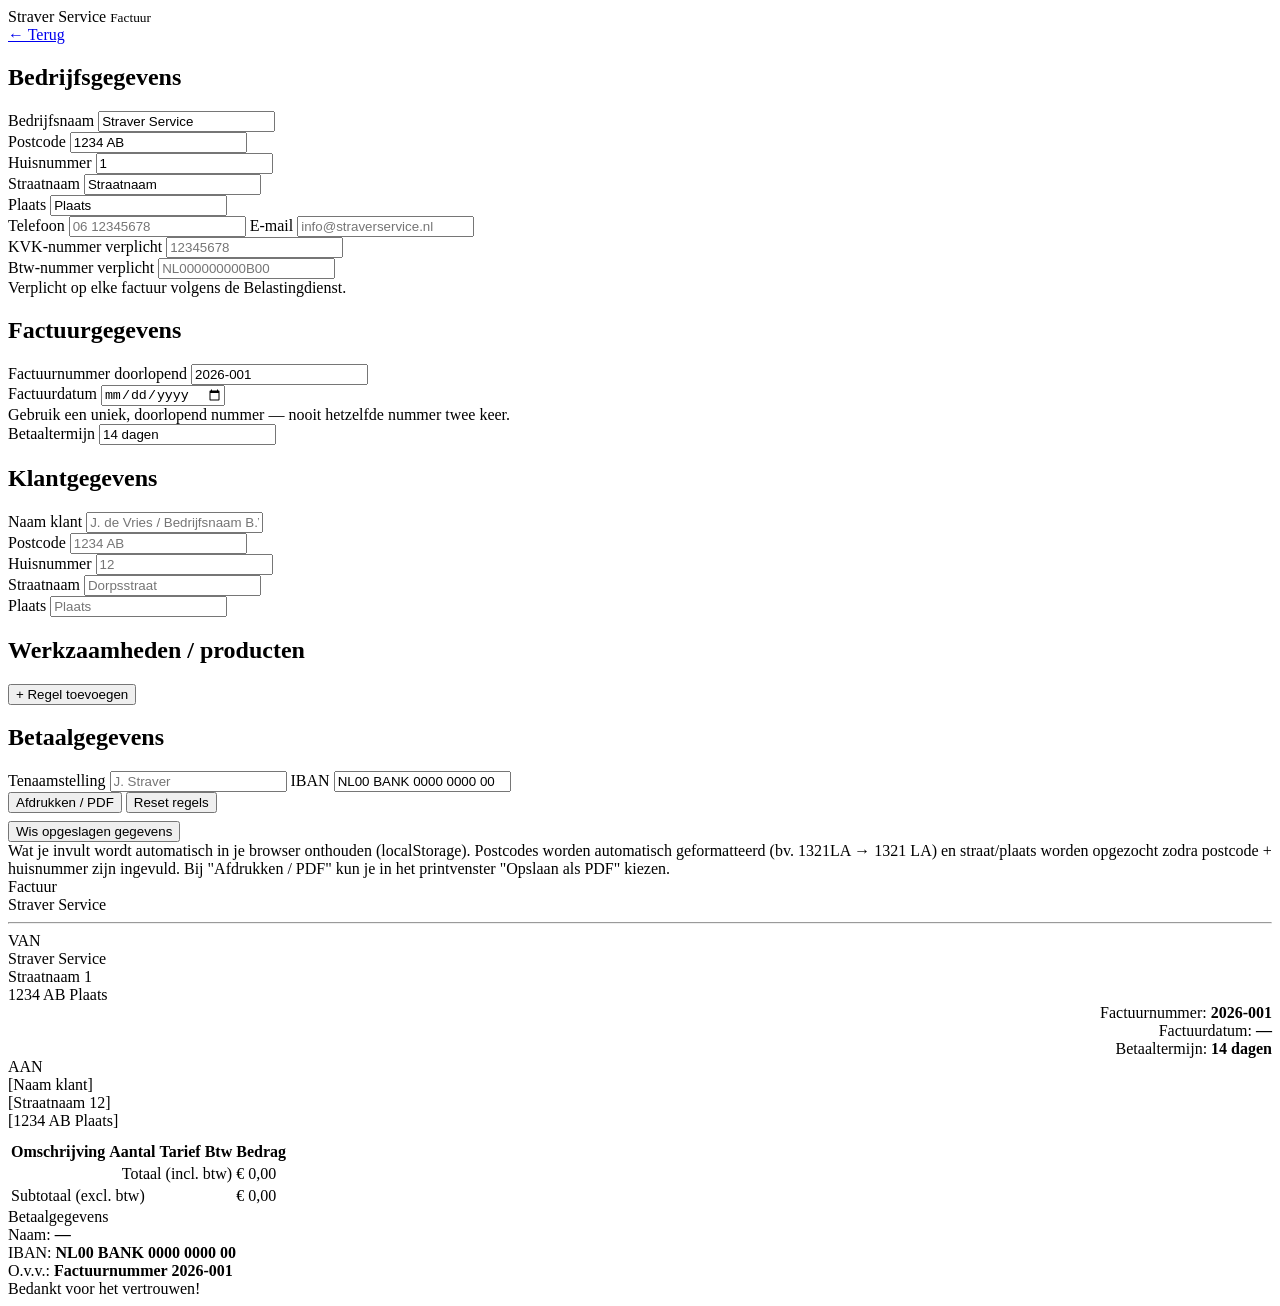
==== factuur.html @ 741c82e7 "Create factuur.html" ====
<!DOCTYPE html>
<html lang="nl">
<head>
<meta charset="UTF-8">
<meta name="viewport" content="width=device-width, initial-scale=1.0">
<title>Factuur generator — Straver Service</title>
<link rel="stylesheet" href="css/style.css">
</head>
<body>

<div class="topbar">
  <div class="brand">Straver Service <small>Factuur</small></div>
  <a class="back-link" href="index.html">← Terug</a>
</div>

<div class="app">

  <!-- ============ CONTROLS ============ -->
  <div class="panel">
    <h2>Bedrijfsgegevens</h2>
    <label>Bedrijfsnaam</label>
    <input type="text" id="bizName" value="Straver Service" placeholder="Straver Service">
    <div class="row2">
      <div>
        <label>Postcode</label>
        <input type="text" id="bizPostcode" value="1234 AB" placeholder="1234 AB">
      </div>
      <div>
        <label>Huisnummer</label>
        <input type="text" id="bizHuisnr" value="1" placeholder="1">
      </div>
    </div>
    <div class="row2">
      <div>
        <label>Straatnaam</label>
        <input type="text" id="bizStreet" value="Straatnaam" placeholder="Straatnaam">
      </div>
      <div>
        <label>Plaats</label>
        <input type="text" id="bizCity" value="Plaats" placeholder="Plaats">
      </div>
    </div>
    <div class="autofill-hint" id="bizAutofillHint"></div>
    <label>Telefoon</label>
    <input type="text" id="bizPhone" placeholder="06 12345678">
    <label>E-mail</label>
    <input type="text" id="bizEmail" placeholder="info@straverservice.nl">
    <div class="row2">
      <div>
        <label>KVK-nummer <span class="mandatory-badge">verplicht</span></label>
        <input type="text" id="bizKvk" placeholder="12345678">
      </div>
      <div>
        <label>Btw-nummer <span class="mandatory-badge">verplicht</span></label>
        <input type="text" id="bizBtw" placeholder="NL000000000B00">
      </div>
    </div>
    <div class="field-note">Verplicht op elke factuur volgens de Belastingdienst.</div>

    <h2 class="second">Factuurgegevens</h2>
    <div class="row2">
      <div>
        <label>Factuurnummer <span class="mandatory-badge">doorlopend</span></label>
        <input type="text" id="notaNr" value="2026-001" placeholder="2026-001">
      </div>
      <div>
        <label>Factuurdatum</label>
        <input type="date" id="notaDate">
      </div>
    </div>
    <div class="field-note">Gebruik een uniek, doorlopend nummer — nooit hetzelfde nummer twee keer.</div>
    <label>Betaaltermijn</label>
    <input type="text" id="payTerm" value="14 dagen" placeholder="14 dagen">

    <h2 class="second">Klantgegevens</h2>
    <label>Naam klant</label>
    <input type="text" id="clientName" placeholder="J. de Vries / Bedrijfsnaam B.V.">
    <div class="row2">
      <div>
        <label>Postcode</label>
        <input type="text" id="clientPostcode" placeholder="1234 AB">
      </div>
      <div>
        <label>Huisnummer</label>
        <input type="text" id="clientHuisnr" placeholder="12">
      </div>
    </div>
    <div class="row2">
      <div>
        <label>Straatnaam</label>
        <input type="text" id="clientStreet" placeholder="Dorpsstraat">
      </div>
      <div>
        <label>Plaats</label>
        <input type="text" id="clientCity" placeholder="Plaats">
      </div>
    </div>
    <div class="autofill-hint" id="clientAutofillHint"></div>

    <h2 class="second">Werkzaamheden / producten</h2>
    <div class="lines" id="lines"></div>
    <button class="add-btn" id="addLine" type="button">+ Regel toevoegen</button>

    <h2 class="second">Betaalgegevens</h2>
    <label>Tenaamstelling</label>
    <input type="text" id="payName" placeholder="J. Straver">
    <label>IBAN</label>
    <input type="text" id="iban" value="NL00 BANK 0000 0000 00" placeholder="NL00 BANK 0000 0000 00">

    <div class="actions">
      <button class="btn btn-primary" id="printBtn" type="button">Afdrukken / PDF</button>
      <button class="btn btn-ghost" id="resetBtn" type="button">Reset regels</button>
    </div>
    <div class="actions" style="margin-top:8px;">
      <button class="btn btn-ghost" id="clearSavedBtn" type="button" style="flex:1;">Wis opgeslagen gegevens</button>
    </div>
    <div class="hint">
      <span id="saveStatus" style="color:var(--gold); font-weight:600;"></span>
      Wat je invult wordt automatisch in je browser onthouden (localStorage). Postcodes worden automatisch geformatteerd (bv. 1321LA → 1321 LA) en straat/plaats worden opgezocht zodra postcode + huisnummer zijn ingevuld.
      Bij "Afdrukken / PDF" kun je in het printvenster "Opslaan als PDF" kiezen.
    </div>
  </div>

  <!-- ============ PREVIEW ============ -->
  <div class="preview-wrap">
    <div id="nota">
      <div class="nota-header">
        <div>
          <div class="nota-title">Factuur</div>
          <div class="nota-subtitle">Straver Service</div>
        </div>
      </div>
      <hr class="nota-divider">

      <div class="grid-2">
        <div>
          <div class="block-label">VAN</div>
          <div class="biz-name" id="pvBizName">Straver Service</div>
          <div class="muted-line" id="pvBizStreet">Straatnaam 1</div>
          <div class="muted-line" id="pvBizPostcodeCity">1234 AB Plaats</div>
          <div class="muted-line" id="pvBizContact"></div>
          <div class="muted-line" id="pvBizKvkBtw"></div>
        </div>
        <div style="text-align:right;">
          <div class="kv"><span>Factuurnummer:</span> <b id="pvNotaNr">2026-001</b></div>
          <div class="kv"><span>Factuurdatum:</span> <b id="pvDate">—</b></div>
          <div class="kv"><span>Betaaltermijn:</span> <b id="pvTerm">14 dagen</b></div>
        </div>
      </div>

      <div class="grid-2" style="margin-bottom:10px;">
        <div>
          <div class="block-label">AAN</div>
          <div class="biz-name" id="pvClientName">[Naam klant]</div>
          <div class="muted-line" id="pvClientStreet">[Straatnaam 12]</div>
          <div class="muted-line" id="pvClientCity">[1234 AB Plaats]</div>
        </div>
        <div></div>
      </div>

      <table class="items">
        <thead>
          <tr>
            <th>Omschrijving</th>
            <th class="num">Aantal</th>
            <th class="num">Tarief</th>
            <th class="num">Btw</th>
            <th class="num">Bedrag</th>
          </tr>
        </thead>
        <tbody id="itemsBody"></tbody>
        <tfoot>
          <tr>
            <td colspan="4" class="sub-label">Subtotaal (excl. btw)</td>
            <td class="num" id="pvSubtotal">€ 0,00</td>
          </tr>
          <tbody id="pvBtwBreakdown"></tbody>
          <tr class="total-row">
            <td colspan="4" style="text-align:right;">Totaal (incl. btw)</td>
            <td class="num" id="pvTotal">€ 0,00</td>
          </tr>
        </tfoot>
      </table>
      <div class="pay-block">
        <div class="pay-title">Betaalgegevens</div>
        <div class="kv"><span>Naam:</span> <b id="pvPayName">—</b></div>
        <div class="kv"><span>IBAN:</span> <b id="pvIban">NL00 BANK 0000 0000 00</b></div>
        <div class="kv"><span>O.v.v.:</span> <b>Factuurnummer <span id="pvNotaNr2">2026-001</span></b></div>
      </div>

      <div class="thanks">Bedankt voor het vertrouwen!</div>
    </div>
  </div>

</div>

<script>
  window.DOC_CONFIG = { mode: "factuur", storageKey: "straver-service-factuur" };
</script>
<script src="js/script.js"></script>
</body>
</html>
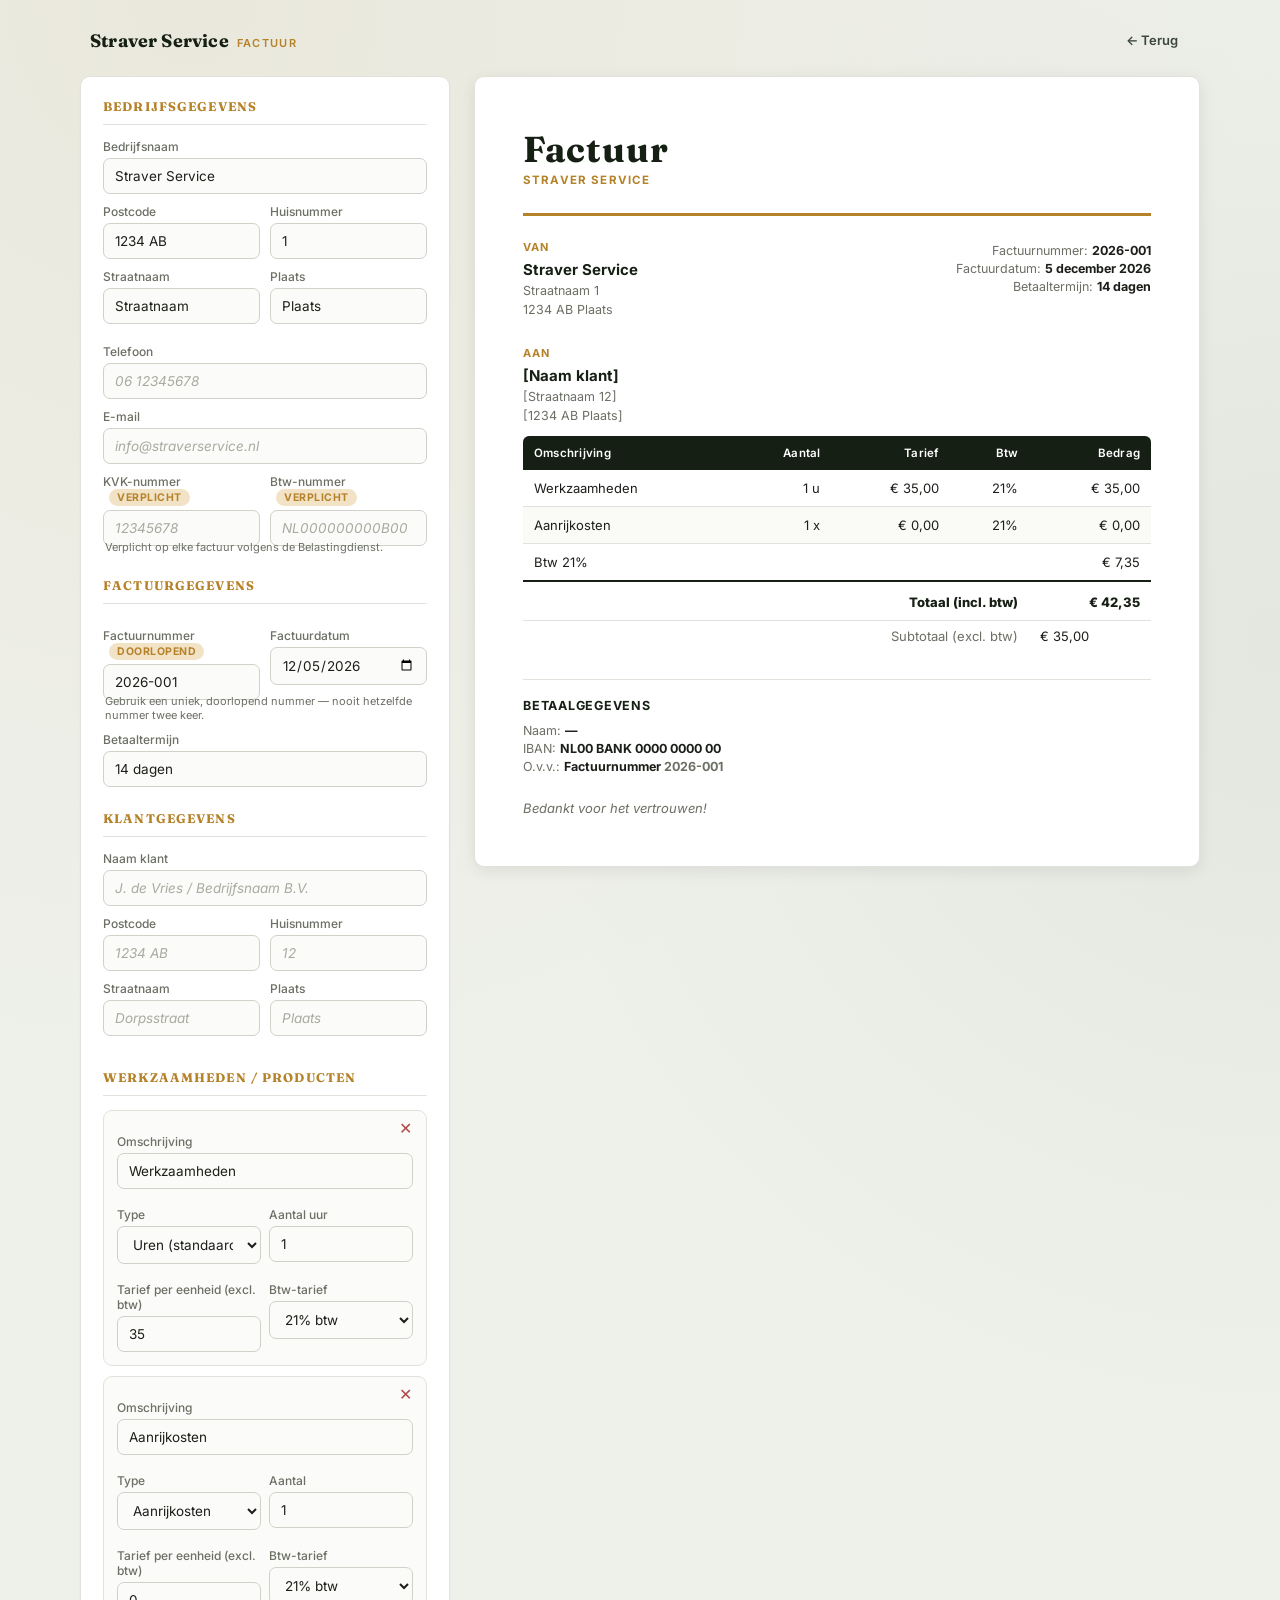
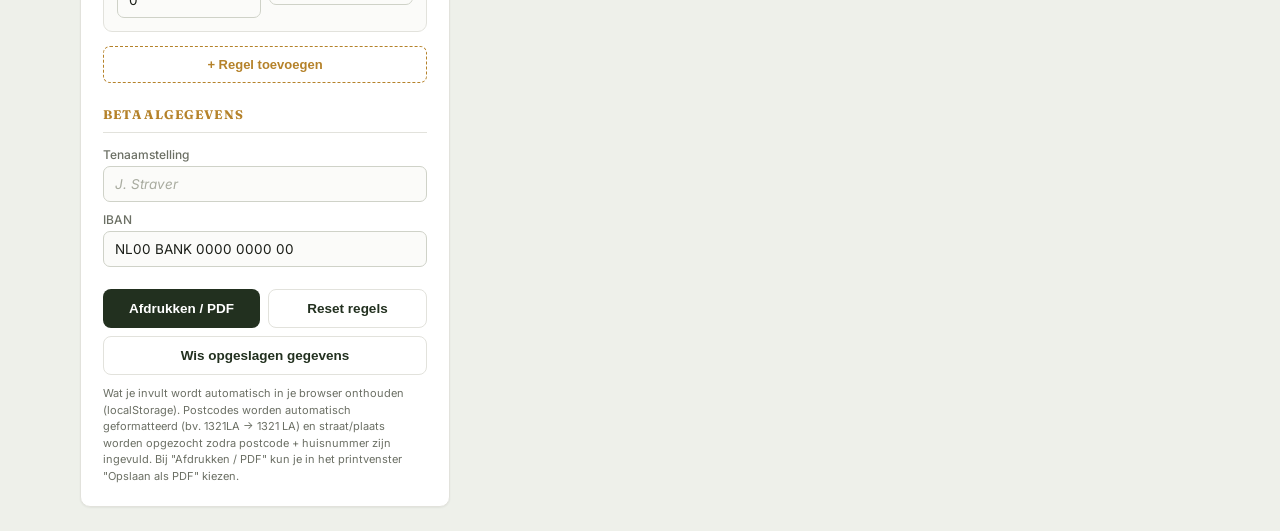
==== commit 8900ebb0: "Update factuur.html" ====
--- a/factuur.html
+++ b/factuur.html
@@ -4,7 +4,7 @@
 <meta charset="UTF-8">
 <meta name="viewport" content="width=device-width, initial-scale=1.0">
 <title>Factuur generator — Straver Service</title>
-<link rel="stylesheet" href="css/style.css">
+<link rel="stylesheet" href="style.css">
 </head>
 <body>
 
@@ -197,6 +197,6 @@
 <script>
   window.DOC_CONFIG = { mode: "factuur", storageKey: "straver-service-factuur" };
 </script>
-<script src="js/script.js"></script>
+<script src="script.js"></script>
 </body>
 </html>
--- a/style.css
+++ b/style.css
@@ -0,0 +1,498 @@
+@import url('https://fonts.googleapis.com/css2?family=Fraunces:opsz,wght@9..144,400;9..144,600;9..144,700&family=Inter:wght@400;500;600;700&display=swap');
+
+:root{
+  --dark:#22301f;
+  --dark-soft:#3a4636;
+  --dark-deep:#161f14;
+  --gold:#B5822A;
+  --gold-soft:#d9ac5c;
+  --gold-pale:#f3e3c6;
+  --paper:#ffffff;
+  --bg:#eef0ea;
+  --line:#e2e2dc;
+  --text:#1c1f19;
+  --muted:#6b6f64;
+  --danger:#b04a4a;
+  --shadow-sm: 0 1px 2px rgba(22,31,20,.06);
+  --shadow-md: 0 4px 16px rgba(22,31,20,.08);
+  --shadow-lg: 0 12px 32px rgba(22,31,20,.14);
+  --radius: 10px;
+}
+*{box-sizing:border-box;}
+html{scroll-behavior:smooth;}
+body{
+  margin:0;
+  font-family:"Inter", "Segoe UI", Arial, sans-serif;
+  background:var(--bg);
+  background-image:
+    radial-gradient(circle at 15% 0%, rgba(181,130,42,.07), transparent 45%),
+    radial-gradient(circle at 100% 30%, rgba(34,48,31,.05), transparent 40%);
+  color:var(--text);
+  padding:24px;
+  -webkit-font-smoothing:antialiased;
+}
+h1,h2,h3, .display{
+  font-family:"Fraunces", Georgia, serif;
+}
+a{ color:inherit; }
+:focus-visible{
+  outline:2px solid var(--gold);
+  outline-offset:2px;
+}
+
+/* ============ Top nav / brand ============ */
+.topbar{
+  max-width:1100px;
+  margin:0 auto 20px;
+  display:flex;
+  align-items:center;
+  justify-content:space-between;
+}
+.brand{
+  display:flex;
+  align-items:baseline;
+  gap:8px;
+  font-family:"Fraunces", serif;
+  font-weight:700;
+  font-size:18px;
+  color:var(--dark-deep);
+  letter-spacing:.01em;
+}
+.brand small{
+  font-family:"Inter", sans-serif;
+  font-weight:600;
+  font-size:11px;
+  letter-spacing:.12em;
+  text-transform:uppercase;
+  color:var(--gold);
+}
+.back-link{
+  font-size:13px;
+  font-weight:600;
+  color:var(--dark-soft);
+  text-decoration:none;
+  display:inline-flex;
+  align-items:center;
+  gap:6px;
+  padding:8px 12px;
+  border-radius:8px;
+  transition:background .15s ease;
+}
+.back-link:hover{ background:rgba(34,48,31,.06); }
+
+/* ============ Homepage ============ */
+.hero{
+  max-width:820px;
+  margin:6vh auto 8vh;
+  text-align:center;
+}
+.hero .eyebrow{
+  display:inline-block;
+  font-size:11.5px;
+  font-weight:700;
+  letter-spacing:.16em;
+  text-transform:uppercase;
+  color:var(--gold);
+  margin-bottom:14px;
+}
+.hero h1{
+  font-size:clamp(32px, 5vw, 48px);
+  font-weight:600;
+  color:var(--dark-deep);
+  line-height:1.1;
+  margin:0 0 14px;
+}
+.hero p{
+  font-size:16px;
+  color:var(--muted);
+  line-height:1.6;
+  max-width:520px;
+  margin:0 auto;
+}
+.choice-grid{
+  max-width:920px;
+  margin:0 auto;
+  display:grid;
+  grid-template-columns:1fr 1fr;
+  gap:22px;
+}
+@media (max-width:760px){
+  .choice-grid{ grid-template-columns:1fr; }
+}
+.choice-card{
+  position:relative;
+  background:var(--paper);
+  border:1px solid var(--line);
+  border-radius:16px;
+  padding:32px 28px 28px;
+  text-align:left;
+  text-decoration:none;
+  color:var(--text);
+  box-shadow:var(--shadow-sm);
+  transition:transform .18s ease, box-shadow .18s ease, border-color .18s ease;
+  overflow:hidden;
+}
+.choice-card::before{
+  content:"";
+  position:absolute;
+  inset:0 0 auto 0;
+  height:4px;
+  background:linear-gradient(90deg, var(--gold), var(--gold-soft));
+  opacity:0;
+  transition:opacity .18s ease;
+}
+.choice-card:hover{
+  transform:translateY(-4px);
+  box-shadow:var(--shadow-lg);
+  border-color:var(--gold-soft);
+}
+.choice-card:hover::before{ opacity:1; }
+.choice-kicker{
+  font-size:11px;
+  font-weight:700;
+  letter-spacing:.1em;
+  text-transform:uppercase;
+  color:var(--gold);
+  margin-bottom:10px;
+}
+.choice-card h2{
+  font-size:26px;
+  font-weight:600;
+  color:var(--dark-deep);
+  margin:0 0 10px;
+}
+.choice-card p{
+  font-size:13.5px;
+  color:var(--muted);
+  line-height:1.6;
+  margin:0 0 18px;
+}
+.choice-card ul{
+  margin:0 0 20px;
+  padding:0;
+  list-style:none;
+  font-size:12.5px;
+  color:var(--dark-soft);
+}
+.choice-card ul li{
+  padding-left:18px;
+  position:relative;
+  margin-bottom:6px;
+}
+.choice-card ul li::before{
+  content:"—";
+  position:absolute;
+  left:0;
+  color:var(--gold);
+}
+.choice-cta{
+  display:inline-flex;
+  align-items:center;
+  gap:6px;
+  font-weight:600;
+  font-size:13.5px;
+  color:var(--dark-deep);
+}
+.choice-card:hover .choice-cta{ color:var(--gold); }
+.choice-cta .arrow{ transition:transform .18s ease; }
+.choice-card:hover .choice-cta .arrow{ transform:translateX(3px); }
+
+.hint-banner{
+  max-width:920px;
+  margin:26px auto 0;
+  font-size:12.5px;
+  color:var(--muted);
+  text-align:center;
+  line-height:1.6;
+}
+
+/* ============ App layout (nota/factuur pages) ============ */
+.app{
+  max-width:1120px;
+  margin:0 auto;
+  display:grid;
+  grid-template-columns:370px 1fr;
+  gap:24px;
+}
+@media (max-width:900px){
+  .app{grid-template-columns:1fr;}
+}
+
+/* ---- Controls panel ---- */
+.panel{
+  background:var(--paper);
+  border:1px solid var(--line);
+  border-radius:var(--radius);
+  padding:22px;
+  align-self:start;
+  position:sticky;
+  top:24px;
+  box-shadow:var(--shadow-sm);
+}
+.panel h2{
+  font-size:12.5px;
+  letter-spacing:.09em;
+  text-transform:uppercase;
+  color:var(--gold);
+  font-weight:700;
+  margin:0 0 14px 0;
+  border-bottom:1px solid var(--line);
+  padding-bottom:10px;
+}
+.panel h2.second{ margin-top:24px; }
+label{
+  display:block;
+  font-size:12px;
+  color:var(--muted);
+  margin:10px 0 4px;
+  font-weight:500;
+}
+input[type=text], input[type=number], input[type=date], select, textarea{
+  width:100%;
+  padding:9px 11px;
+  border:1px solid #cfd2c8;
+  border-radius:7px;
+  font-size:13.5px;
+  font-family:inherit;
+  background:#fbfbf9;
+  color:var(--text);
+  transition:border-color .15s ease, box-shadow .15s ease;
+}
+input:focus, select:focus, textarea:focus{
+  outline:none;
+  border-color:var(--gold);
+  box-shadow:0 0 0 3px rgba(181,130,42,.15);
+}
+::placeholder{
+  color:#a8ab9f;
+  opacity:1;
+  font-style:italic;
+}
+.row2{ display:grid; grid-template-columns:1fr 1fr; gap:10px; }
+.row3{ display:grid; grid-template-columns:1fr 1fr 1fr; gap:10px; }
+.autofill-hint{
+  font-size:11px;
+  color:var(--gold);
+  margin:-4px 0 10px 2px;
+  min-height:14px;
+}
+.field-note{
+  font-size:11px;
+  color:var(--muted);
+  margin:-6px 0 8px 2px;
+}
+
+.lines{ margin-top:8px; }
+.line-card{
+  border:1px solid var(--line);
+  border-radius:9px;
+  padding:13px;
+  margin-bottom:10px;
+  background:#fbfbf9;
+  position:relative;
+}
+.line-card .remove{
+  position:absolute;
+  top:8px; right:8px;
+  border:none;
+  background:none;
+  color:var(--danger);
+  font-size:16px;
+  cursor:pointer;
+  line-height:1;
+  padding:2px 6px;
+  border-radius:4px;
+}
+.line-card .remove:hover{ background:#f4dede; }
+.line-grid{
+  display:grid;
+  grid-template-columns: 1fr 1fr;
+  gap:8px;
+}
+.line-grid .full{ grid-column:1 / -1; }
+
+.add-btn{
+  width:100%;
+  padding:10px;
+  border:1px dashed var(--gold);
+  background:transparent;
+  color:var(--gold);
+  border-radius:7px;
+  cursor:pointer;
+  font-size:13px;
+  font-weight:600;
+  margin-top:4px;
+  transition:background .15s ease;
+}
+.add-btn:hover{ background:#fbf3e6; }
+
+.actions{
+  margin-top:22px;
+  display:flex;
+  gap:8px;
+}
+.btn{
+  flex:1;
+  padding:11px;
+  border-radius:8px;
+  border:none;
+  font-size:13.5px;
+  font-weight:600;
+  cursor:pointer;
+  transition:background .15s ease, transform .1s ease;
+}
+.btn:active{ transform:translateY(1px); }
+.btn-primary{ background:var(--dark); color:#fff; }
+.btn-primary:hover{ background:var(--dark-soft); }
+.btn-ghost{ background:#fff; color:var(--dark); border:1px solid var(--line); }
+.btn-ghost:hover{ background:#f4f4f0; }
+.hint{ font-size:11px; color:var(--muted); margin-top:10px; line-height:1.5; }
+
+/* ---- Preview / printable document ---- */
+.preview-wrap{ min-width:0; }
+#nota{
+  background:var(--paper);
+  border:1px solid var(--line);
+  border-radius:var(--radius);
+  padding:50px 48px;
+  min-height:600px;
+  box-shadow:var(--shadow-md);
+}
+.nota-header{
+  display:flex;
+  justify-content:space-between;
+  align-items:flex-start;
+  margin-bottom:26px;
+}
+.nota-title{
+  font-family:"Fraunces", serif;
+  font-size:36px;
+  font-weight:700;
+  letter-spacing:.03em;
+  color:var(--dark-deep);
+}
+.nota-subtitle{
+  font-size:11.5px;
+  letter-spacing:.1em;
+  text-transform:uppercase;
+  color:var(--gold);
+  font-weight:700;
+  margin-top:2px;
+}
+.nota-header img{
+  height:70px;
+  width:70px;
+  object-fit:contain;
+}
+.nota-divider{
+  border:none;
+  border-top:3px solid var(--gold);
+  margin:0 0 24px 0;
+}
+.grid-2{
+  display:grid;
+  grid-template-columns:1fr 1fr;
+  gap:20px;
+  margin-bottom:26px;
+}
+.block-label{
+  font-size:11px;
+  letter-spacing:.08em;
+  color:var(--gold);
+  font-weight:700;
+  margin-bottom:6px;
+}
+.biz-name{ font-weight:700; font-size:15px; color:var(--dark-deep); margin-bottom:2px;}
+.muted-line{ font-size:12.5px; color:var(--muted); line-height:1.55; }
+.kv{ font-size:12.5px; margin:3px 0; }
+.kv b{ color:var(--text); }
+.kv span{ color:var(--muted); }
+
+table.items{
+  width:100%;
+  border-collapse:collapse;
+  margin-top:6px;
+}
+table.items thead th{
+  background:var(--dark-deep);
+  color:#fff;
+  font-size:11.5px;
+  text-align:left;
+  padding:10px 11px;
+  font-weight:600;
+  letter-spacing:.02em;
+}
+table.items thead th:first-child{ border-radius:6px 0 0 0; }
+table.items thead th:last-child{ border-radius:0 6px 0 0; }
+table.items thead th.num{ text-align:right; }
+table.items tbody td{
+  padding:10px 11px;
+  border-bottom:1px solid var(--line);
+  font-size:13px;
+  vertical-align:top;
+}
+table.items tbody tr:nth-child(even) td{ background:#fafaf7; }
+table.items tbody td.num{ text-align:right; white-space:nowrap; }
+table.items tfoot td{
+  padding:7px 11px;
+  font-size:13px;
+}
+table.items tfoot td.sub-label{ text-align:right; color:var(--muted); }
+.total-row td{
+  font-weight:800;
+  font-size:16px;
+  color:var(--dark-deep);
+  border-top:2px solid var(--dark-deep);
+  padding-top:12px !important;
+}
+.btw-note{
+  font-size:11.5px;
+  color:var(--muted);
+  font-style:italic;
+  margin-top:12px;
+}
+.legal-line{
+  font-size:11px;
+  color:var(--muted);
+  margin-top:4px;
+}
+.pay-block{
+  margin-top:28px;
+  padding-top:18px;
+  border-top:1px solid var(--line);
+}
+.pay-title{
+  font-weight:700;
+  color:var(--dark-deep);
+  font-size:12.5px;
+  text-transform:uppercase;
+  letter-spacing:.06em;
+  margin-bottom:10px;
+}
+.thanks{
+  margin-top:26px;
+  font-size:13px;
+  color:var(--muted);
+  font-style:italic;
+}
+.mandatory-badge{
+  display:inline-block;
+  font-size:10.5px;
+  font-weight:700;
+  letter-spacing:.05em;
+  text-transform:uppercase;
+  color:var(--gold);
+  background:var(--gold-pale);
+  padding:2px 8px;
+  border-radius:999px;
+  margin-left:6px;
+  vertical-align:middle;
+}
+
+@media print{
+  body{ background:#fff; padding:0; }
+  .panel, .topbar, .hint-banner{ display:none; }
+  .app{ display:block; }
+  #nota{ border:none; border-radius:0; padding:0; box-shadow:none; }
+  .preview-wrap{ margin:0; }
+}
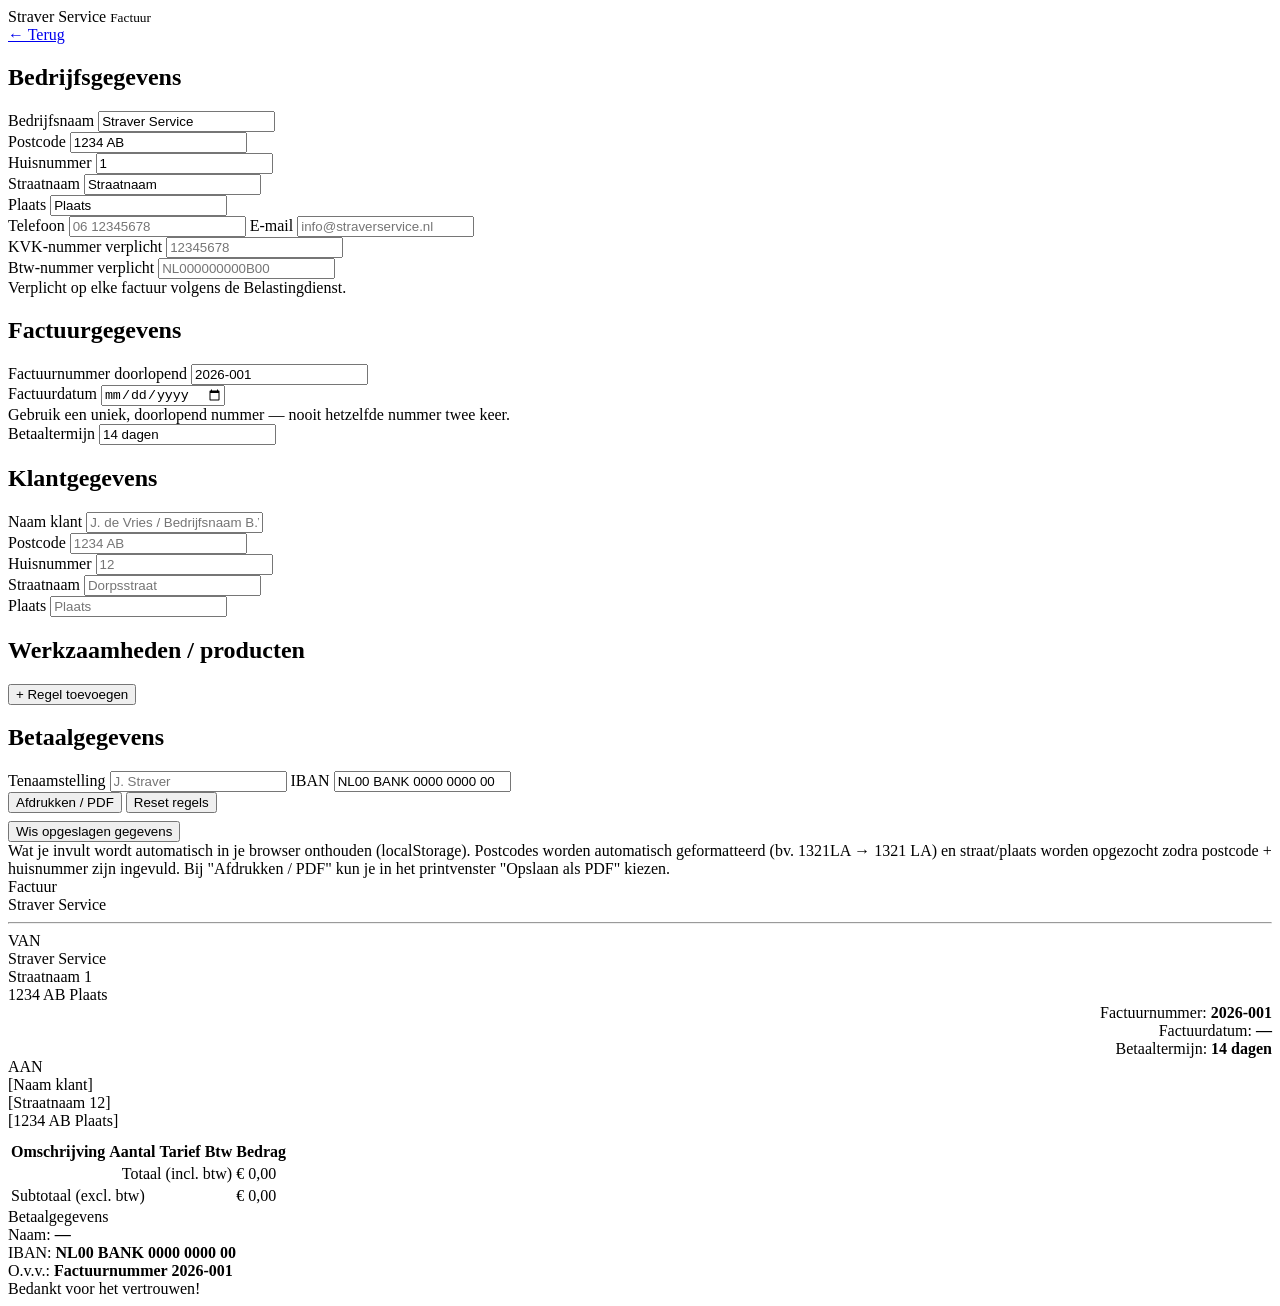
==== commit 9b5f43ab: "Newest version" ====
--- a/factuur.html
+++ b/factuur.html
@@ -4,7 +4,7 @@
 <meta charset="UTF-8">
 <meta name="viewport" content="width=device-width, initial-scale=1.0">
 <title>Factuur generator — Straver Service</title>
-<link rel="stylesheet" href="style.css">
+<link rel="stylesheet" href="css/style.css">
 </head>
 <body>
 
@@ -197,6 +197,6 @@
 <script>
   window.DOC_CONFIG = { mode: "factuur", storageKey: "straver-service-factuur" };
 </script>
-<script src="script.js"></script>
+<script src="js/script.js"></script>
 </body>
-</html>+</html>
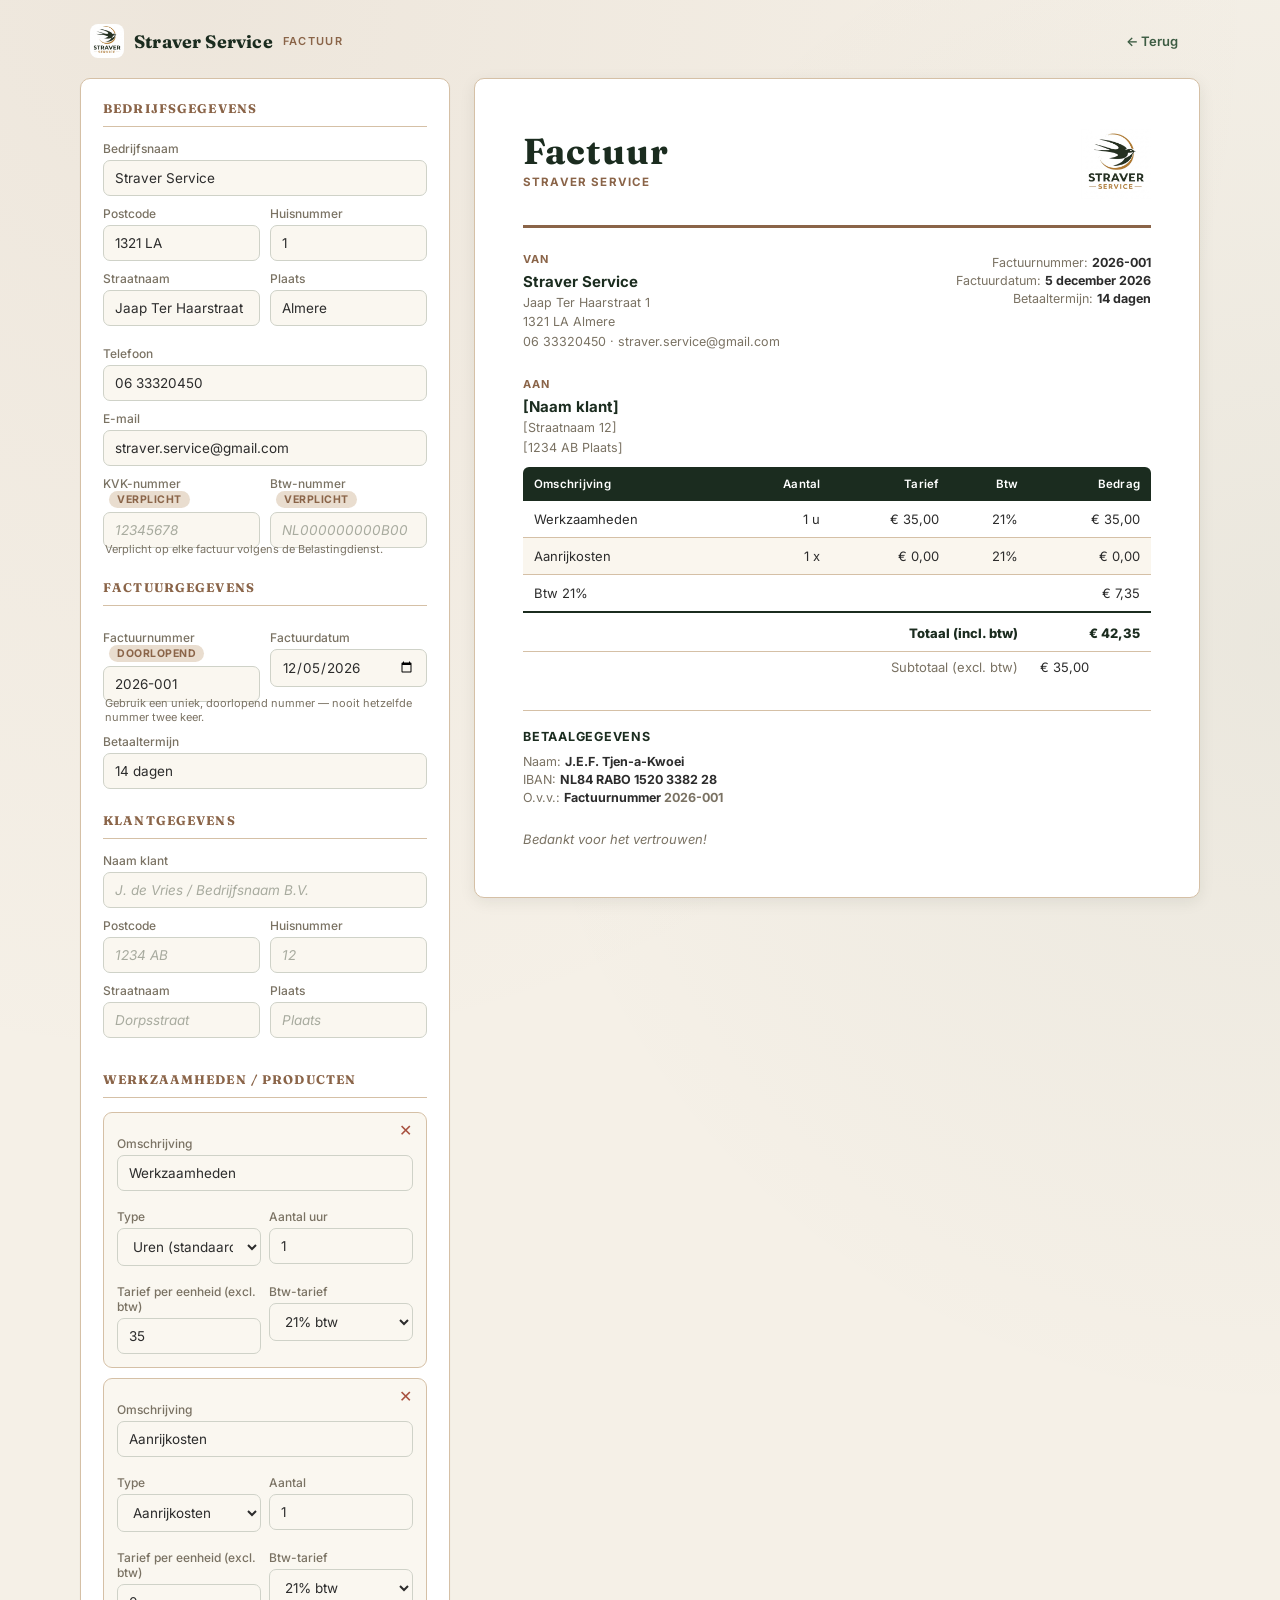
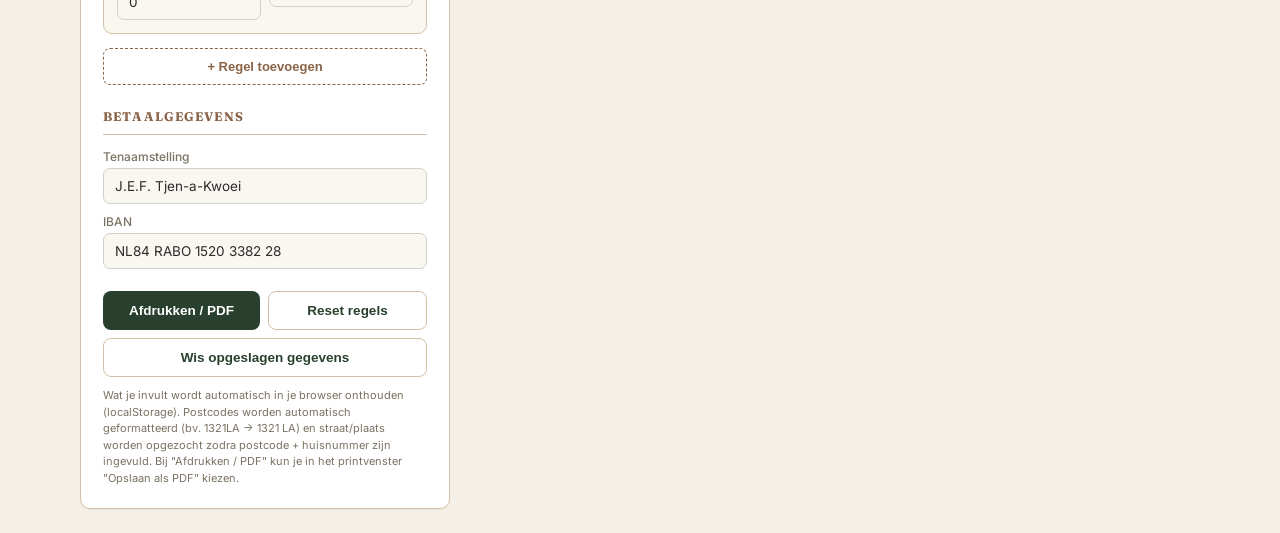
==== commit e5e517ff: "Compleet" ====
--- a/factuur.html
+++ b/factuur.html
@@ -9,7 +9,7 @@
 <body>
 
 <div class="topbar">
-  <div class="brand">Straver Service <small>Factuur</small></div>
+  <div class="brand"><img src="images/logo.png" alt="Straver Service logo" class="brand-logo">Straver Service <small>Factuur</small></div>
   <a class="back-link" href="index.html">← Terug</a>
 </div>
 
@@ -23,7 +23,7 @@
     <div class="row2">
       <div>
         <label>Postcode</label>
-        <input type="text" id="bizPostcode" value="1234 AB" placeholder="1234 AB">
+        <input type="text" id="bizPostcode" value="1321 LA" placeholder="1234 AB">
       </div>
       <div>
         <label>Huisnummer</label>
@@ -33,18 +33,18 @@
     <div class="row2">
       <div>
         <label>Straatnaam</label>
-        <input type="text" id="bizStreet" value="Straatnaam" placeholder="Straatnaam">
+        <input type="text" id="bizStreet" value="Jaap Ter Haarstraat" placeholder="Straatnaam">
       </div>
       <div>
         <label>Plaats</label>
-        <input type="text" id="bizCity" value="Plaats" placeholder="Plaats">
+        <input type="text" id="bizCity" value="Almere" placeholder="Plaats">
       </div>
     </div>
     <div class="autofill-hint" id="bizAutofillHint"></div>
     <label>Telefoon</label>
-    <input type="text" id="bizPhone" placeholder="06 12345678">
+    <input type="text" id="bizPhone" value="06 33320450" placeholder="06 12345678">
     <label>E-mail</label>
-    <input type="text" id="bizEmail" placeholder="info@straverservice.nl">
+    <input type="text" id="bizEmail" value="straver.service@gmail.com" placeholder="info@straverservice.nl">
     <div class="row2">
       <div>
         <label>KVK-nummer <span class="mandatory-badge">verplicht</span></label>
@@ -103,9 +103,9 @@
 
     <h2 class="second">Betaalgegevens</h2>
     <label>Tenaamstelling</label>
-    <input type="text" id="payName" placeholder="J. Straver">
+    <input type="text" id="payName" value="J.E.F. Tjen-a-Kwoei" placeholder="J. Straver">
     <label>IBAN</label>
-    <input type="text" id="iban" value="NL00 BANK 0000 0000 00" placeholder="NL00 BANK 0000 0000 00">
+    <input type="text" id="iban" value="NL84 RABO 1520 3382 28" placeholder="NL00 BANK 0000 0000 00">
 
     <div class="actions">
       <button class="btn btn-primary" id="printBtn" type="button">Afdrukken / PDF</button>
@@ -129,6 +129,7 @@
           <div class="nota-title">Factuur</div>
           <div class="nota-subtitle">Straver Service</div>
         </div>
+        <img src="images/logo.png" alt="Straver Service logo">
       </div>
       <hr class="nota-divider">
 
@@ -136,8 +137,8 @@
         <div>
           <div class="block-label">VAN</div>
           <div class="biz-name" id="pvBizName">Straver Service</div>
-          <div class="muted-line" id="pvBizStreet">Straatnaam 1</div>
-          <div class="muted-line" id="pvBizPostcodeCity">1234 AB Plaats</div>
+          <div class="muted-line" id="pvBizStreet">Jaap Ter Haarstraat 1</div>
+          <div class="muted-line" id="pvBizPostcodeCity">1321 LA Almere</div>
           <div class="muted-line" id="pvBizContact"></div>
           <div class="muted-line" id="pvBizKvkBtw"></div>
         </div>
@@ -184,7 +185,7 @@
       <div class="pay-block">
         <div class="pay-title">Betaalgegevens</div>
         <div class="kv"><span>Naam:</span> <b id="pvPayName">—</b></div>
-        <div class="kv"><span>IBAN:</span> <b id="pvIban">NL00 BANK 0000 0000 00</b></div>
+        <div class="kv"><span>IBAN:</span> <b id="pvIban">NL84 RABO 1520 3382 28</b></div>
         <div class="kv"><span>O.v.v.:</span> <b>Factuurnummer <span id="pvNotaNr2">2026-001</span></b></div>
       </div>
 
--- a/css/style.css
+++ b/css/style.css
@@ -0,0 +1,529 @@
+@import url('https://fonts.googleapis.com/css2?family=Fraunces:opsz,wght@9..144,400;9..144,600;9..144,700&family=Inter:wght@400;500;600;700&display=swap');
+
+:root{
+  --dark:#28402D;
+  --dark-soft:#3d5c43;
+  --dark-deep:#1b2c1f;
+  --gold:#8A6448;
+  --gold-soft:#a9825f;
+  --gold-pale:#E9DDCF;
+  --paper:#ffffff;
+  --bg:#F5F0E7;
+  --line:#D5C0A6;
+  --surface:#E9DDCF;
+  --text:#2C2C2C;
+  --muted:#7a7263;
+  --danger:#a8503f;
+  --shadow-sm: 0 1px 2px rgba(27,44,31,.06);
+  --shadow-md: 0 4px 16px rgba(27,44,31,.08);
+  --shadow-lg: 0 12px 32px rgba(27,44,31,.14);
+  --radius: 10px;
+}
+*{box-sizing:border-box;}
+html{scroll-behavior:smooth;}
+body{
+  margin:0;
+  font-family:"Inter", "Segoe UI", Arial, sans-serif;
+  background:var(--bg);
+  background-image:
+    radial-gradient(circle at 15% 0%, rgba(138,100,72,.07), transparent 45%),
+    radial-gradient(circle at 100% 30%, rgba(40,64,45,.05), transparent 40%);
+  color:var(--text);
+  padding:24px;
+  -webkit-font-smoothing:antialiased;
+}
+h1,h2,h3, .display{
+  font-family:"Fraunces", Georgia, serif;
+}
+a{ color:inherit; }
+:focus-visible{
+  outline:2px solid var(--gold);
+  outline-offset:2px;
+}
+
+/* ============ Top nav / brand ============ */
+.topbar{
+  max-width:1100px;
+  margin:0 auto 20px;
+  display:flex;
+  align-items:center;
+  justify-content:space-between;
+}
+.brand{
+  display:flex;
+  align-items:center;
+  gap:10px;
+  font-family:"Fraunces", serif;
+  font-weight:700;
+  font-size:18px;
+  color:var(--dark-deep);
+  letter-spacing:.01em;
+}
+.brand img.brand-logo{
+  height:34px;
+  width:34px;
+  object-fit:contain;
+  border-radius:8px;
+}
+.brand small{
+  font-family:"Inter", sans-serif;
+  font-weight:600;
+  font-size:11px;
+  letter-spacing:.12em;
+  text-transform:uppercase;
+  color:var(--gold);
+}
+.back-link{
+  font-size:13px;
+  font-weight:600;
+  color:var(--dark-soft);
+  text-decoration:none;
+  display:inline-flex;
+  align-items:center;
+  gap:6px;
+  padding:8px 12px;
+  border-radius:8px;
+  transition:background .15s ease;
+}
+.back-link:hover{ background:rgba(34,48,31,.06); }
+
+/* ============ Homepage ============ */
+.hero{
+  max-width:820px;
+  margin:6vh auto 8vh;
+  text-align:center;
+}
+.hero .eyebrow{
+  display:inline-block;
+  font-size:11.5px;
+  font-weight:700;
+  letter-spacing:.16em;
+  text-transform:uppercase;
+  color:var(--gold);
+  margin-bottom:14px;
+}
+.hero h1{
+  font-size:clamp(32px, 5vw, 48px);
+  font-weight:600;
+  color:var(--dark-deep);
+  line-height:1.1;
+  margin:0 0 14px;
+}
+.hero p{
+  font-size:16px;
+  color:var(--muted);
+  line-height:1.6;
+  max-width:520px;
+  margin:0 auto;
+}
+.choice-grid{
+  max-width:1080px;
+  margin:0 auto;
+  display:grid;
+  grid-template-columns:repeat(3, 1fr);
+  gap:20px;
+}
+@media (max-width:920px){
+  .choice-grid{ grid-template-columns:1fr 1fr; }
+}
+@media (max-width:620px){
+  .choice-grid{ grid-template-columns:1fr; }
+}
+.choice-card{
+  position:relative;
+  background:var(--paper);
+  border:1px solid var(--line);
+  border-radius:16px;
+  padding:32px 28px 28px;
+  text-align:left;
+  text-decoration:none;
+  color:var(--text);
+  box-shadow:var(--shadow-sm);
+  transition:transform .18s ease, box-shadow .18s ease, border-color .18s ease;
+  overflow:hidden;
+}
+.choice-card::before{
+  content:"";
+  position:absolute;
+  inset:0 0 auto 0;
+  height:4px;
+  background:linear-gradient(90deg, var(--gold), var(--gold-soft));
+  opacity:0;
+  transition:opacity .18s ease;
+}
+.choice-card:hover{
+  transform:translateY(-4px);
+  box-shadow:var(--shadow-lg);
+  border-color:var(--gold-soft);
+}
+.choice-card:hover::before{ opacity:1; }
+.choice-kicker{
+  font-size:11px;
+  font-weight:700;
+  letter-spacing:.1em;
+  text-transform:uppercase;
+  color:var(--gold);
+  margin-bottom:10px;
+}
+.choice-card h2{
+  font-size:26px;
+  font-weight:600;
+  color:var(--dark-deep);
+  margin:0 0 10px;
+}
+.choice-card p{
+  font-size:13.5px;
+  color:var(--muted);
+  line-height:1.6;
+  margin:0 0 18px;
+}
+.choice-card ul{
+  margin:0 0 20px;
+  padding:0;
+  list-style:none;
+  font-size:12.5px;
+  color:var(--dark-soft);
+}
+.choice-card ul li{
+  padding-left:18px;
+  position:relative;
+  margin-bottom:6px;
+}
+.choice-card ul li::before{
+  content:"—";
+  position:absolute;
+  left:0;
+  color:var(--gold);
+}
+.choice-cta{
+  display:inline-flex;
+  align-items:center;
+  gap:6px;
+  font-weight:600;
+  font-size:13.5px;
+  color:var(--dark-deep);
+}
+.choice-card:hover .choice-cta{ color:var(--gold); }
+.choice-cta .arrow{ transition:transform .18s ease; }
+.choice-card:hover .choice-cta .arrow{ transform:translateX(3px); }
+
+.hint-banner{
+  max-width:920px;
+  margin:26px auto 0;
+  font-size:12.5px;
+  color:var(--muted);
+  text-align:center;
+  line-height:1.6;
+}
+
+/* ============ App layout (nota/factuur pages) ============ */
+.app{
+  max-width:1120px;
+  margin:0 auto;
+  display:grid;
+  grid-template-columns:370px 1fr;
+  gap:24px;
+}
+@media (max-width:900px){
+  .app{grid-template-columns:1fr;}
+}
+
+/* ---- Controls panel ---- */
+.panel{
+  background:var(--paper);
+  border:1px solid var(--line);
+  border-radius:var(--radius);
+  padding:22px;
+  align-self:start;
+  position:sticky;
+  top:24px;
+  box-shadow:var(--shadow-sm);
+}
+.panel h2{
+  font-size:12.5px;
+  letter-spacing:.09em;
+  text-transform:uppercase;
+  color:var(--gold);
+  font-weight:700;
+  margin:0 0 14px 0;
+  border-bottom:1px solid var(--line);
+  padding-bottom:10px;
+}
+.panel h2.second{ margin-top:24px; }
+label{
+  display:block;
+  font-size:12px;
+  color:var(--muted);
+  margin:10px 0 4px;
+  font-weight:500;
+}
+input[type=text], input[type=number], input[type=date], select, textarea{
+  width:100%;
+  padding:9px 11px;
+  border:1px solid #cfd2c8;
+  border-radius:7px;
+  font-size:13.5px;
+  font-family:inherit;
+  background:#faf7f0;
+  color:var(--text);
+  transition:border-color .15s ease, box-shadow .15s ease;
+}
+input:focus, select:focus, textarea:focus{
+  outline:none;
+  border-color:var(--gold);
+  box-shadow:0 0 0 3px rgba(138,100,72,.15);
+}
+::placeholder{
+  color:#a8ab9f;
+  opacity:1;
+  font-style:italic;
+}
+.row2{ display:grid; grid-template-columns:1fr 1fr; gap:10px; }
+.row3{ display:grid; grid-template-columns:1fr 1fr 1fr; gap:10px; }
+.autofill-hint{
+  font-size:11px;
+  color:var(--gold);
+  margin:-4px 0 10px 2px;
+  min-height:14px;
+}
+.field-note{
+  font-size:11px;
+  color:var(--muted);
+  margin:-6px 0 8px 2px;
+}
+
+.lines{ margin-top:8px; }
+.line-card{
+  border:1px solid var(--line);
+  border-radius:9px;
+  padding:13px;
+  margin-bottom:10px;
+  background:#faf7f0;
+  position:relative;
+}
+.line-card .remove{
+  position:absolute;
+  top:8px; right:8px;
+  border:none;
+  background:none;
+  color:var(--danger);
+  font-size:16px;
+  cursor:pointer;
+  line-height:1;
+  padding:2px 6px;
+  border-radius:4px;
+}
+.line-card .remove:hover{ background:#f4dede; }
+.line-grid{
+  display:grid;
+  grid-template-columns: 1fr 1fr;
+  gap:8px;
+}
+.line-grid .full{ grid-column:1 / -1; }
+
+.add-btn{
+  width:100%;
+  padding:10px;
+  border:1px dashed var(--gold);
+  background:transparent;
+  color:var(--gold);
+  border-radius:7px;
+  cursor:pointer;
+  font-size:13px;
+  font-weight:600;
+  margin-top:4px;
+  transition:background .15s ease;
+}
+.add-btn:hover{ background:#fbf3e6; }
+
+.actions{
+  margin-top:22px;
+  display:flex;
+  gap:8px;
+}
+.btn{
+  flex:1;
+  padding:11px;
+  border-radius:8px;
+  border:none;
+  font-size:13.5px;
+  font-weight:600;
+  cursor:pointer;
+  transition:background .15s ease, transform .1s ease;
+}
+.btn:active{ transform:translateY(1px); }
+.btn-primary{ background:var(--dark); color:#fff; }
+.btn-primary:hover{ background:var(--dark-soft); }
+.btn-ghost{ background:#fff; color:var(--dark); border:1px solid var(--line); }
+.btn-ghost:hover{ background:#f0ebe0; }
+.hint{ font-size:11px; color:var(--muted); margin-top:10px; line-height:1.5; }
+
+/* ---- Preview / printable document ---- */
+.preview-wrap{ min-width:0; }
+#nota{
+  background:var(--paper);
+  border:1px solid var(--line);
+  border-radius:var(--radius);
+  padding:50px 48px;
+  min-height:600px;
+  box-shadow:var(--shadow-md);
+}
+.nota-header{
+  display:flex;
+  justify-content:space-between;
+  align-items:flex-start;
+  margin-bottom:26px;
+}
+.nota-title{
+  font-family:"Fraunces", serif;
+  font-size:36px;
+  font-weight:700;
+  letter-spacing:.03em;
+  color:var(--dark-deep);
+}
+.nota-subtitle{
+  font-size:11.5px;
+  letter-spacing:.1em;
+  text-transform:uppercase;
+  color:var(--gold);
+  font-weight:700;
+  margin-top:2px;
+}
+.nota-header img{
+  height:70px;
+  width:70px;
+  object-fit:contain;
+}
+.nota-divider{
+  border:none;
+  border-top:3px solid var(--gold);
+  margin:0 0 24px 0;
+}
+.grid-2{
+  display:grid;
+  grid-template-columns:1fr 1fr;
+  gap:20px;
+  margin-bottom:26px;
+}
+.block-label{
+  font-size:11px;
+  letter-spacing:.08em;
+  color:var(--gold);
+  font-weight:700;
+  margin-bottom:6px;
+}
+.biz-name{ font-weight:700; font-size:15px; color:var(--dark-deep); margin-bottom:2px;}
+.muted-line{ font-size:12.5px; color:var(--muted); line-height:1.55; }
+.kv{ font-size:12.5px; margin:3px 0; }
+.kv b{ color:var(--text); }
+.kv span{ color:var(--muted); }
+
+table.items{
+  width:100%;
+  border-collapse:collapse;
+  margin-top:6px;
+}
+table.items thead th{
+  background:var(--dark-deep);
+  color:#fff;
+  font-size:11.5px;
+  text-align:left;
+  padding:10px 11px;
+  font-weight:600;
+  letter-spacing:.02em;
+}
+table.items thead th:first-child{ border-radius:6px 0 0 0; }
+table.items thead th:last-child{ border-radius:0 6px 0 0; }
+table.items thead th.num{ text-align:right; }
+table.items tbody td{
+  padding:10px 11px;
+  border-bottom:1px solid var(--line);
+  font-size:13px;
+  vertical-align:top;
+}
+table.items tbody tr:nth-child(even) td{ background:#faf6ee; }
+table.items tbody td.num{ text-align:right; white-space:nowrap; }
+table.items tfoot td{
+  padding:7px 11px;
+  font-size:13px;
+}
+table.items tfoot td.sub-label{ text-align:right; color:var(--muted); }
+.total-row td{
+  font-weight:800;
+  font-size:16px;
+  color:var(--dark-deep);
+  border-top:2px solid var(--dark-deep);
+  padding-top:12px !important;
+}
+.btw-note{
+  font-size:11.5px;
+  color:var(--muted);
+  font-style:italic;
+  margin-top:12px;
+}
+.legal-line{
+  font-size:11px;
+  color:var(--muted);
+  margin-top:4px;
+}
+.pay-block{
+  margin-top:28px;
+  padding-top:18px;
+  border-top:1px solid var(--line);
+}
+.pay-title{
+  font-weight:700;
+  color:var(--dark-deep);
+  font-size:12.5px;
+  text-transform:uppercase;
+  letter-spacing:.06em;
+  margin-bottom:10px;
+}
+.thanks{
+  margin-top:26px;
+  font-size:13px;
+  color:var(--muted);
+  font-style:italic;
+}
+.paid-stamp{
+  position:absolute;
+  top:46px;
+  right:48px;
+  display:inline-flex;
+  align-items:center;
+  gap:8px;
+  padding:8px 18px;
+  border:2.5px solid var(--gold);
+  border-radius:999px;
+  color:var(--gold);
+  font-weight:700;
+  font-size:13px;
+  letter-spacing:.14em;
+  text-transform:uppercase;
+  transform:rotate(-6deg);
+  background:rgba(138,100,72,.06);
+}
+@media print{
+  .paid-stamp{ color:var(--gold); border-color:var(--gold); }
+}
+.mandatory-badge{
+  display:inline-block;
+  font-size:10.5px;
+  font-weight:700;
+  letter-spacing:.05em;
+  text-transform:uppercase;
+  color:var(--gold);
+  background:var(--gold-pale);
+  padding:2px 8px;
+  border-radius:999px;
+  margin-left:6px;
+  vertical-align:middle;
+}
+
+@media print{
+  body{ background:#fff; padding:0; }
+  .panel, .topbar, .hint-banner{ display:none; }
+  .app{ display:block; }
+  #nota{ border:none; border-radius:0; padding:0; box-shadow:none; }
+  .preview-wrap{ margin:0; }
+}
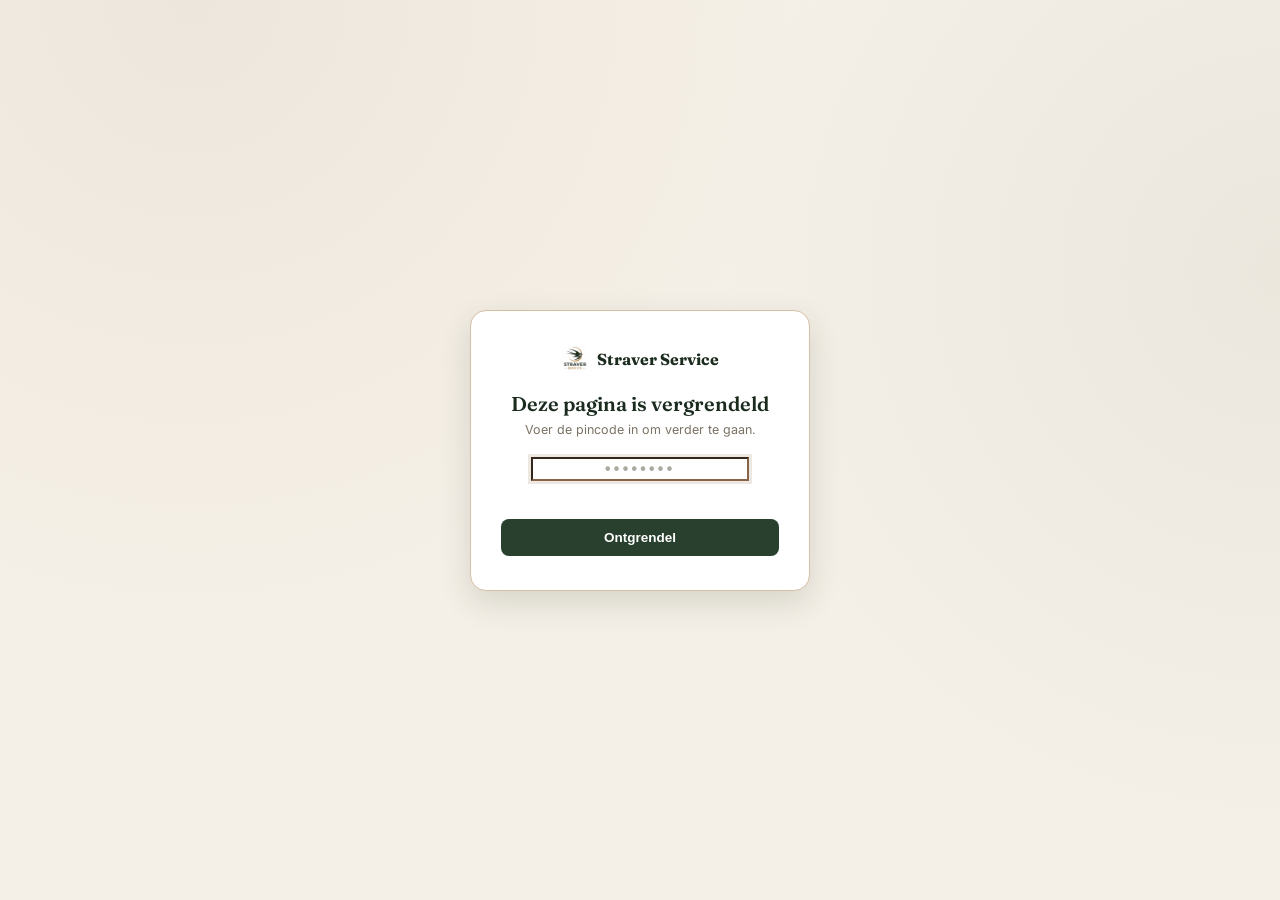
==== commit 6f574743: "Implement PIN gate functionality with session management and business data retrieval" ====
--- a/factuur.html
+++ b/factuur.html
@@ -4,9 +4,33 @@
 <meta charset="UTF-8">
 <meta name="viewport" content="width=device-width, initial-scale=1.0">
 <title>Factuur generator — Straver Service</title>
+<script>
+  try {
+    if (sessionStorage.getItem("ss-gate-unlocked") !== "1") {
+      document.documentElement.classList.add("gate-locked");
+    }
+  } catch (e) {
+    document.documentElement.classList.add("gate-locked");
+  }
+</script>
 <link rel="stylesheet" href="css/style.css">
 </head>
 <body>
+
+<div id="pinGate" class="pin-gate">
+  <div class="pin-gate-card">
+    <div class="pin-gate-brand"><img src="images/logo.png" alt="Straver Service logo">Straver Service</div>
+    <h1>Deze pagina is vergrendeld</h1>
+    <p class="sub">Voer de pincode in om verder te gaan.</p>
+    <form id="pinGateForm" autocomplete="off">
+      <input type="password" id="pinGateInput" maxlength="8" placeholder="••••••••" inputmode="text" autocomplete="off">
+      <div class="pin-gate-error" id="pinGateError"></div>
+      <button type="submit" class="btn btn-primary" id="pinGateSubmit">Ontgrendel</button>
+    </form>
+  </div>
+</div>
+
+<div class="page-content">
 
 <div class="topbar">
   <div class="brand"><img src="images/logo.png" alt="Straver Service logo" class="brand-logo">Straver Service <small>Factuur</small></div>
@@ -19,32 +43,32 @@
   <div class="panel">
     <h2>Bedrijfsgegevens</h2>
     <label>Bedrijfsnaam</label>
-    <input type="text" id="bizName" value="Straver Service" placeholder="Straver Service">
+    <input type="text" id="bizName" value="" placeholder="Straver Service">
     <div class="row2">
       <div>
         <label>Postcode</label>
-        <input type="text" id="bizPostcode" value="1321 LA" placeholder="1234 AB">
+        <input type="text" id="bizPostcode" value="" placeholder="1234 AB">
       </div>
       <div>
         <label>Huisnummer</label>
-        <input type="text" id="bizHuisnr" value="1" placeholder="1">
+        <input type="text" id="bizHuisnr" value="" placeholder="1">
       </div>
     </div>
     <div class="row2">
       <div>
         <label>Straatnaam</label>
-        <input type="text" id="bizStreet" value="Jaap Ter Haarstraat" placeholder="Straatnaam">
+        <input type="text" id="bizStreet" value="" placeholder="Straatnaam">
       </div>
       <div>
         <label>Plaats</label>
-        <input type="text" id="bizCity" value="Almere" placeholder="Plaats">
+        <input type="text" id="bizCity" value="" placeholder="Plaats">
       </div>
     </div>
     <div class="autofill-hint" id="bizAutofillHint"></div>
     <label>Telefoon</label>
-    <input type="text" id="bizPhone" value="06 33320450" placeholder="06 12345678">
+    <input type="text" id="bizPhone" value="" placeholder="06 12345678">
     <label>E-mail</label>
-    <input type="text" id="bizEmail" value="straver.service@gmail.com" placeholder="info@straverservice.nl">
+    <input type="text" id="bizEmail" value="" placeholder="info@straverservice.nl">
     <div class="row2">
       <div>
         <label>KVK-nummer <span class="mandatory-badge">verplicht</span></label>
@@ -103,9 +127,9 @@
 
     <h2 class="second">Betaalgegevens</h2>
     <label>Tenaamstelling</label>
-    <input type="text" id="payName" value="J.E.F. Tjen-a-Kwoei" placeholder="J. Straver">
+    <input type="text" id="payName" value="" placeholder="J. Straver">
     <label>IBAN</label>
-    <input type="text" id="iban" value="NL84 RABO 1520 3382 28" placeholder="NL00 BANK 0000 0000 00">
+    <input type="text" id="iban" value="" placeholder="NL00 BANK 0000 0000 00">
 
     <div class="actions">
       <button class="btn btn-primary" id="printBtn" type="button">Afdrukken / PDF</button>
@@ -136,9 +160,9 @@
       <div class="grid-2">
         <div>
           <div class="block-label">VAN</div>
-          <div class="biz-name" id="pvBizName">Straver Service</div>
-          <div class="muted-line" id="pvBizStreet">Jaap Ter Haarstraat 1</div>
-          <div class="muted-line" id="pvBizPostcodeCity">1321 LA Almere</div>
+          <div class="biz-name" id="pvBizName"></div>
+          <div class="muted-line" id="pvBizStreet"></div>
+          <div class="muted-line" id="pvBizPostcodeCity"></div>
           <div class="muted-line" id="pvBizContact"></div>
           <div class="muted-line" id="pvBizKvkBtw"></div>
         </div>
@@ -185,7 +209,7 @@
       <div class="pay-block">
         <div class="pay-title">Betaalgegevens</div>
         <div class="kv"><span>Naam:</span> <b id="pvPayName">—</b></div>
-        <div class="kv"><span>IBAN:</span> <b id="pvIban">NL84 RABO 1520 3382 28</b></div>
+        <div class="kv"><span>IBAN:</span> <b id="pvIban">—</b></div>
         <div class="kv"><span>O.v.v.:</span> <b>Factuurnummer <span id="pvNotaNr2">2026-001</span></b></div>
       </div>
 
@@ -199,5 +223,9 @@
   window.DOC_CONFIG = { mode: "factuur", storageKey: "straver-service-factuur" };
 </script>
 <script src="js/script.js"></script>
+
+<script src="js/gate.js"></script>
+</div>
+
 </body>
 </html>
--- a/css/style.css
+++ b/css/style.css
@@ -527,3 +527,76 @@
   #nota{ border:none; border-radius:0; padding:0; box-shadow:none; }
   .preview-wrap{ margin:0; }
 }
+
+/* ============ PIN gate ============ */
+html:not(.gate-locked) #pinGate{ display:none; }
+html.gate-locked .page-content{ display:none !important; }
+
+.pin-gate{
+  position:fixed;
+  inset:0;
+  z-index:9999;
+  display:flex;
+  align-items:center;
+  justify-content:center;
+  background:var(--bg);
+  background-image:
+    radial-gradient(circle at 15% 0%, rgba(138,100,72,.07), transparent 45%),
+    radial-gradient(circle at 100% 30%, rgba(40,64,45,.05), transparent 40%);
+  padding:24px;
+}
+.pin-gate-card{
+  width:100%;
+  max-width:340px;
+  background:var(--paper);
+  border:1px solid var(--line);
+  border-radius:16px;
+  padding:34px 30px;
+  box-shadow:var(--shadow-lg);
+  text-align:center;
+}
+.pin-gate-brand{
+  display:flex;
+  align-items:center;
+  justify-content:center;
+  gap:8px;
+  font-family:"Fraunces", serif;
+  font-weight:700;
+  font-size:16px;
+  color:var(--dark-deep);
+  margin-bottom:18px;
+}
+.pin-gate-brand img{ height:28px; width:28px; object-fit:contain; border-radius:6px; }
+.pin-gate h1{
+  font-family:"Fraunces", serif;
+  font-size:20px;
+  font-weight:600;
+  color:var(--dark-deep);
+  margin:0 0 6px;
+}
+.pin-gate p.sub{
+  font-size:12.5px;
+  color:var(--muted);
+  margin:0 0 20px;
+}
+.pin-gate input[type=password], .pin-gate input[type=text]{
+  text-align:center;
+  letter-spacing:.2em;
+  font-size:16px;
+  font-weight:600;
+}
+.pin-gate-error{
+  min-height:16px;
+  font-size:12px;
+  color:var(--danger);
+  margin-top:8px;
+}
+.pin-gate .btn{ margin-top:14px; width:100%; }
+.pin-gate.shake .pin-gate-card{ animation: gate-shake .4s ease; }
+@keyframes gate-shake{
+  0%,100%{ transform:translateX(0); }
+  20%{ transform:translateX(-8px); }
+  40%{ transform:translateX(8px); }
+  60%{ transform:translateX(-6px); }
+  80%{ transform:translateX(6px); }
+}
